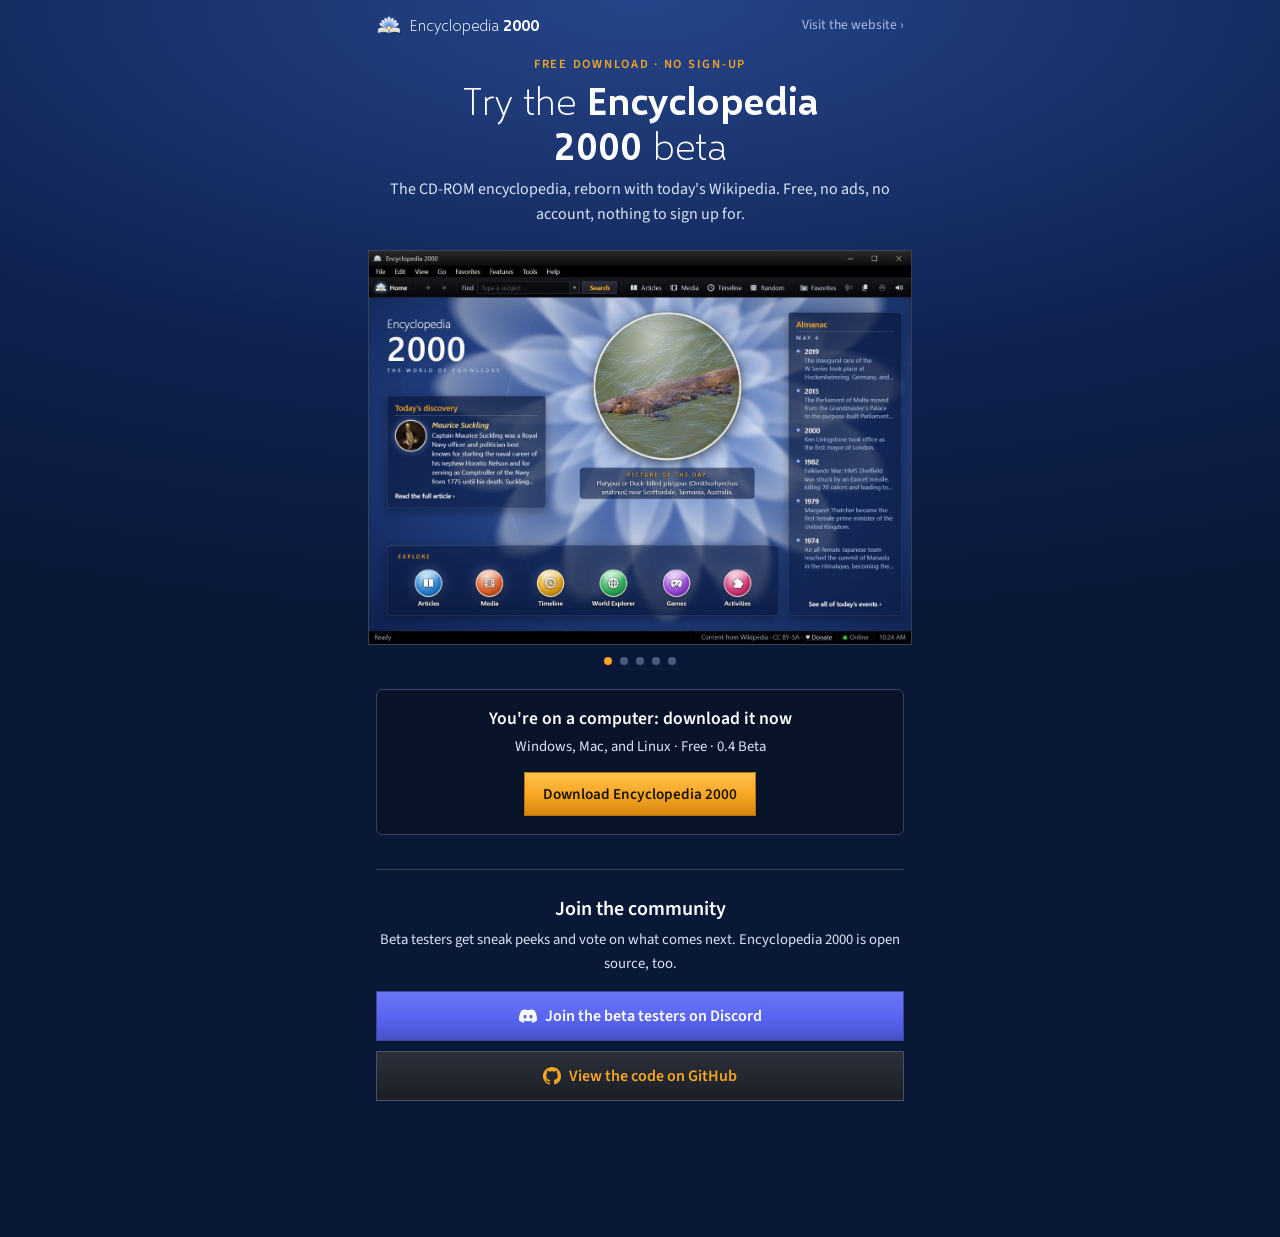
==== beta-signup/index.html @ b22f2375 "Beta sign-up: center the address box between the systems line and the OR divider" ====
<!doctype html>
<html lang="en">
<head>
<meta charset="utf-8">
<meta name="viewport" content="width=device-width, initial-scale=1">
<!-- The TikTok landing page: shared only from TikTok, not linked from the site, and kept out of search results.
     Built for phones: the screenshot and the sign-up come first. -->
<meta name="robots" content="noindex, nofollow">
<title>Join the Encyclopedia 2000 beta</title>
<meta name="description" content="Join the Encyclopedia 2000 beta: a free desktop encyclopedia for Windows, Mac, and Linux.">
<link rel="icon" href="../images/icon-small.svg" type="image/svg+xml">
<link rel="alternate icon" href="../favicon.ico">
<link rel="stylesheet" href="../site.css?v=10">
<style>
  body { background: radial-gradient(120% 50% at 50% 0%, #25458a, #0f2250 60%, #0a1838); min-height: 100vh; }
  .top { display: flex; align-items: center; justify-content: space-between; max-width: 560px; margin: 0 auto; padding: 12px 16px; }
  .top .brand { display: flex; align-items: center; gap: 8px; font: 300 1rem/1 var(--wordmark); color: #fff; text-decoration: none; }
  .top .brand img { width: 26px; height: 26px; }
  .top .brand b { font-weight: 600; }
  .top .site { font-size: .85rem; color: var(--sky); text-decoration: none; }
  .top .site:hover { color: var(--orange); }
  .join { max-width: 560px; margin: 0 auto; padding: 8px 16px 48px; text-align: center; }
  .join .kicker { font: 600 .78rem/1 var(--body); letter-spacing: .14em; text-transform: uppercase; color: var(--orange); }
  .join h1 { margin-top: 8px; font: 300 clamp(1.8rem, 7.5vw, 2.4rem)/1.15 var(--wordmark); color: #fff; }
  .join h1 b { font-weight: 600; }
  .join .sub { margin-top: 10px; font-size: 1rem; color: #dbe5f7; }
  /* Screenshots of the full app window, as wide as the phone allows; swipe for more. */
  .carousel { margin: 22px -8px 0; }
  .track { display: flex; overflow-x: auto; scroll-snap-type: x mandatory; scrollbar-width: none; gap: 12px; }
  .track::-webkit-scrollbar { display: none; }
  .track figure { flex: 0 0 100%; scroll-snap-align: center; scroll-snap-stop: always; margin: 0; }
  .track img { display: block; width: 100%; height: auto; border: 1px solid #3a4258; box-shadow: 0 8px 24px rgba(0, 0, 0, .4); }
  .dots { display: flex; justify-content: center; gap: 8px; margin-top: 12px; }
  .dots button { width: 8px; height: 8px; padding: 0; border: 0; border-radius: 50%; background: #4a5a80; cursor: pointer; }
  .dots button.on { background: var(--orange); }
  /* Community: Discord and GitHub */
  .community { margin-top: 34px; padding-top: 26px; border-top: 1px solid #3a4258; }
  .community h2 { font: 600 1.25rem/1.3 var(--body); color: #fff; }
  .community p { margin-top: 6px; font-size: .92rem; color: #dbe5f7; }
  .community .links { display: flex; flex-direction: column; gap: 10px; margin-top: 16px; }
  .community .btn { justify-content: center; padding-block: 13px; font-size: 1rem; }
  .community .btn.discord-btn { background: linear-gradient(#6a76f2, #5865f2 55%, #4752c4); border-color: #3c45a5; color: #fff; }
  .community .btn.discord-btn:hover { background: linear-gradient(#7c87f5, #6a76f2 55%, #5865f2); color: #fff; }
  .card { margin-top: 24px; padding: 18px; text-align: left; background: rgba(8, 14, 32, .6); border: 1px solid #3a4258; border-radius: 6px; }
  .card h2 { font: 600 1.1rem/1.3 var(--body); color: #fff; }
  .card p { margin-top: 4px; font-size: .92rem; color: #dbe5f7; }
  .card form { display: flex; flex-direction: column; gap: 10px; margin-top: 14px; }
  .card input[type=email] { width: 100%; padding: 12px 14px; border: 1px solid #4a5262; border-radius: 4px; background: #0b0d12; color: #fff; font: inherit; }
  .card input[type=email]:focus { outline: 2px solid var(--orange); outline-offset: 1px; }
  .card input[aria-invalid=true] { border-color: #ff8a7a; }
  .card .err { margin: -4px 0 0; font-size: .85rem; color: #ff9d8f; }
  .card .btn { justify-content: center; }
  .card p.os { margin-top: 6px; font: 600 .95rem/1 var(--body); letter-spacing: .02em; color: var(--sky); white-space: nowrap; }
  .card p.os span { margin-inline: 6px; color: #5d6d94; }
  .card label.opt { display: flex; gap: 8px; align-items: flex-start; font-size: .85rem; color: var(--sky); }
  .card label.opt input { margin-top: 3px; accent-color: var(--orange); }
  .card .fine { font-size: .76rem; color: #93a3c4; }
  .card .fine a { color: inherit; }
  .alt { margin-top: 16px; font-size: .95rem; color: #dbe5f7; }
  /* Phone: no sign-up needed. Get the link to your computer first; email is an optional extra. */
  .card .url { display: flex; align-items: center; justify-content: center; gap: 10px; margin: 24px 0 4px; padding: 10px 12px;
    font: 600 1.25rem/1.2 var(--body); color: var(--orange); background: rgba(255, 255, 255, .05); border: 1px dashed #4a5880; border-radius: 4px; }
  .card .url span { user-select: all; }
  .card .url button { flex: none; width: 36px; height: 36px; display: grid; place-items: center; padding: 0; cursor: pointer;
    background: rgba(255, 255, 255, .06); border: 1px solid #4a5880; border-radius: 4px; color: #dbe5f7; }
  .card .url button:hover { color: var(--orange); border-color: var(--orange); }
  .card .url button svg { width: 18px; height: 18px; fill: none; stroke: currentColor; stroke-width: 1.4; stroke-linejoin: round; }
  .card .done { margin-top: 8px; font-size: .85rem; color: #9fe0a8; }
  .card .done:empty { display: none; }
  .card .or { display: flex; align-items: center; gap: 12px; margin: 0 0 8px; font: 600 .78rem/1 var(--body); letter-spacing: .14em; color: #8f9dbd; }
  .card .or::before, .card .or::after { content: ""; flex: 1; height: 1px; background: #3a4258; }
  .card h2.mailh { font-size: 1rem; }
  .card p.hint { font-size: .85rem; color: #b9c6e0; }
  .alt b { color: var(--orange); }
  /* On a computer, offer the download right away instead of the email form. */
  .desk { display: none; }
  @media (min-width: 900px) and (pointer: fine) { .desk { display: block; } .phone { display: none; } }
  /* For testing: /beta-signup/?phone shows the phone version on a computer. */
  .force-phone .desk { display: none !important; } .force-phone .phone { display: block !important; }
</style>
</head>
<body>
<div class="top">
  <a class="brand" href="../index.html"><img src="../images/icon.svg" alt=""><span>Encyclopedia <b>2000</b></span></a>
  <a class="site" href="../index.html">Visit the website ›</a>
</div>
<main class="join">
  <p class="kicker">Free download · No sign-up</p>
  <h1>Try the <b>Encyclopedia 2000</b> beta</h1>
  <p class="sub">The CD-ROM encyclopedia, reborn with today's Wikipedia. Free, no ads, no account, nothing to sign up for.</p>
  <div class="carousel" aria-label="Screenshots">
    <div class="track">
      <figure><img src="../images/home.jpg" alt="The Home screen" width="1283" height="930" loading="eager"></figure>
      <figure><img src="../images/article.jpg" alt="Articles with videos, sounds, and pictures" width="1283" height="930" loading="lazy"></figure>
      <figure><img src="../images/world-explorer.jpg" alt="World Explorer" width="1283" height="930" loading="lazy"></figure>
      <figure><img src="../images/star-chart.jpg" alt="Star Chart, a trivia game" width="1283" height="930" loading="lazy"></figure>
      <figure><img src="../images/solar-system.jpg" alt="The Solar System activity" width="1283" height="930" loading="lazy"></figure>
    </div>
    <div class="dots"></div>
  </div>

  <div class="phone">
    <div class="card">
      <h2>Get it on your computer</h2>
      <p class="os">Windows <span>·</span> Mac <span>·</span> Linux</p>
      <div class="url"><span id="addr">encyclopedia2000.com</span><button type="button" id="copy" title="Copy the address" aria-label="Copy the address"><svg viewBox="0 0 16 16" aria-hidden="true"><rect x="5" y="5" width="8.5" height="9.5" rx="1.5"/><path d="M3 11V3.5A1.5 1.5 0 0 1 4.5 2H10"/></svg></button></div>
      <p class="done" id="done" aria-live="polite"></p>
      <div class="or" role="separator"><span>OR</span></div>
      <h2 class="mailh">Email yourself the link</h2>
      <p class="hint">Handy if you'll be on your computer later. You don't need to do this to download.</p>
      <!-- Sign-ups go to Kit (kit.com), which sends the download email. The number is the form ID from the form's
           HTML embed code in Kit. After a sign-up, Kit sends people to /beta-signup/thanks/ (set in the form's settings). -->
      <form action="https://app.kit.com/forms/10064508/subscriptions" method="post" novalidate>
        <input type="email" name="email_address" required placeholder="you@example.com" aria-label="Email address" autocomplete="email" aria-describedby="email-err">
        <p class="err" id="email-err" role="alert" hidden></p>
        <button class="btn" type="submit">Email me the link</button>
        <label class="opt"><input type="checkbox" name="fields[beta_news]" value="yes"> Send me beta news and sneak peeks</label>
        <p class="fine">We use your email only to send the link, plus beta news if you ask. If you don't ask for news, we delete your address within 90 days. For ages 13 and up. <a href="../privacy/index.html#signup">Privacy policy</a></p>
      </form>
    </div>
  </div>

  <div class="desk">
    <div class="card" style="text-align:center">
      <h2>You're on a computer: download it now</h2>
      <p>Windows, Mac, and Linux · Free · 0.4 Beta</p>
      <p style="margin-top:14px"><a class="btn primary" href="../index.html#download">Download Encyclopedia 2000</a></p>
    </div>
  </div>

  <section class="community">
    <h2>Join the community</h2>
    <p>Beta testers get sneak peeks and vote on what comes next. Encyclopedia 2000 is open source, too.</p>
    <div class="links">
      <a class="btn discord-btn" href="https://discord.encyclopedia2000.com"><svg class="gh" viewBox="0 0 24 24" aria-hidden="true"><path d="M20.317 4.3698a19.7913 19.7913 0 00-4.8851-1.5152.0741.0741 0 00-.0785.0371c-.211.3753-.4447.8648-.6083 1.2495-1.8447-.2762-3.68-.2762-5.4868 0-.1636-.3933-.4058-.8742-.6177-1.2495a.077.077 0 00-.0785-.037 19.7363 19.7363 0 00-4.8852 1.515.0699.0699 0 00-.0321.0277C.5334 9.0458-.319 13.5799.0992 18.0578a.0824.0824 0 00.0312.0561c2.0528 1.5076 4.0413 2.4228 5.9929 3.0294a.0777.0777 0 00.0842-.0276c.4616-.6304.8731-1.2952 1.226-1.9942a.076.076 0 00-.0416-.1057c-.6528-.2476-1.2743-.5495-1.8722-.8923a.077.077 0 01-.0076-.1277c.1258-.0943.2517-.1923.3718-.2914a.0743.0743 0 01.0776-.0105c3.9278 1.7933 8.18 1.7933 12.0614 0a.0739.0739 0 01.0785.0095c.1202.099.246.1981.3728.2924a.077.077 0 01-.0066.1276 12.2986 12.2986 0 01-1.873.8914.0766.0766 0 00-.0407.1067c.3604.698.7719 1.3628 1.225 1.9932a.076.076 0 00.0842.0286c1.961-.6067 3.9495-1.5219 6.0023-3.0294a.077.077 0 00.0313-.0552c.5004-5.177-.8382-9.6739-3.5485-13.6604a.061.061 0 00-.0312-.0286zM8.02 15.3312c-1.1825 0-2.1569-1.0857-2.1569-2.419 0-1.3332.9555-2.4189 2.157-2.4189 1.2108 0 2.1757 1.0952 2.1568 2.419 0 1.3332-.9555 2.4189-2.1569 2.4189zm7.9748 0c-1.1825 0-2.1569-1.0857-2.1569-2.419 0-1.3332.9554-2.4189 2.1569-2.4189 1.2108 0 2.1757 1.0952 2.1568 2.419 0 1.3332-.946 2.4189-2.1568 2.4189Z"/></svg>Join the beta testers on Discord</a>
      <a class="btn" href="https://github.com/sburton0/encyclopedia-2000"><svg class="gh" viewBox="0 0 16 16" aria-hidden="true"><path d="M8 0C3.58 0 0 3.58 0 8c0 3.54 2.29 6.53 5.47 7.59.4.07.55-.17.55-.38 0-.19-.01-.82-.01-1.49-2.01.37-2.53-.49-2.69-.94-.09-.23-.48-.94-.82-1.13-.28-.15-.68-.52-.01-.53.63-.01 1.08.58 1.23.82.72 1.21 1.87.87 2.33.66.07-.52.28-.87.51-1.07-1.78-.2-3.64-.89-3.64-3.95 0-.87.31-1.59.82-2.15-.08-.2-.36-1.02.08-2.12 0 0 .67-.21 2.2.82.64-.18 1.32-.27 2-.27.68 0 1.36.09 2 .27 1.53-1.04 2.2-.82 2.2-.82.44 1.1.16 1.92.08 2.12.51.56.82 1.27.82 2.15 0 3.07-1.87 3.75-3.65 3.95.29.25.54.73.54 1.48 0 1.07-.01 1.93-.01 2.2 0 .21.15.46.55.38A8.013 8.013 0 0 0 16 8c0-4.42-3.58-8-8-8z"/></svg>View the code on GitHub</a>
    </div>
  </section>
</main>
<script>
  if (/[?&]phone/.test(location.search)) document.documentElement.classList.add('force-phone');
  // Dots under the screenshots: show which one is in view, and jump to one when tapped.
  const track = document.querySelector('.track'), dots = document.querySelector('.dots');
  const figs = [...track.children];
  figs.forEach((f, i) => { const b = document.createElement('button'); b.setAttribute('aria-label', 'Screenshot ' + (i + 1)); b.onclick = () => track.scrollTo({ left: f.offsetLeft - track.offsetLeft, behavior: 'smooth' }); dots.append(b); });
  const mark = () => { const i = Math.round(track.scrollLeft / (track.clientWidth + 12)); [...dots.children].forEach((d, j) => d.classList.toggle('on', i === j)); };
  track.addEventListener('scroll', mark, { passive: true }); mark();
  // Check the address before sending it to Kit: something@, then a domain with a dot and an ending (gmail.com).
  const form = document.querySelector('.card form'), email = form.elements.email_address, err = document.getElementById('email-err');
  const showErr = (msg) => { err.textContent = msg; err.hidden = !msg; email.setAttribute('aria-invalid', msg ? 'true' : 'false'); };
  form.addEventListener('submit', (e) => {
    email.value = email.value.trim();
    const msg = !email.value ? 'Please enter your email address.'
      : /^[^\s@]+@([a-z0-9-]+\.)+[a-z]{2,}$/i.test(email.value) ? '' : 'Please enter a valid email address.';
    showErr(msg);
    if (msg) { e.preventDefault(); email.focus(); }
  });
  email.addEventListener('input', () => { if (!err.hidden) showErr(''); });
  // The copy button by the address. Some in-app browsers block copying; then select the address to copy by hand.
  const LINK = 'https://encyclopedia2000.com/', done = document.getElementById('done');
  document.getElementById('copy').onclick = async () => {
    try { await navigator.clipboard.writeText(LINK); done.textContent = 'Copied. Paste it into a note or message to yourself.'; }
    catch { getSelection().selectAllChildren(document.getElementById('addr')); done.textContent = 'Press and hold to copy the address.'; }
  };
</script>
</body>
</html>
---- site.css ----
/* encyclopedia2000.com: the app's own night-blue world, deliberately dark-only.
   Home page: a centered hero with the real Home screen, alternating feature rows, an activities grid,
   a Wikipedia credit, a "software box" download panel, and an FAQ. Privacy and Press pages share the header and footer. */
@import url('fonts/fonts.css');
:root {
  --ink-0: #071330;      /* deepest background */
  --ink-1: #0f2250;      /* page background */
  --ink-2: #1c3566;      /* raised panels */
  --ink-3: #25458a;      /* panel edges, highlights */
  --sky: #aac0e6;        /* secondary text */
  --paper: #eef3fc;      /* primary text */
  --orange: #f5a623;     /* the app's accent */
  --gold: #ffd27a;       /* hover accent */
  --edge: rgba(160, 190, 255, .28);
  --display: "Sora", "Segoe UI", system-ui, sans-serif;
  --body: "Source Sans 3", "Segoe UI", system-ui, sans-serif;
  --wordmark: "Segoe UI", "Selawik", system-ui, sans-serif; /* the app's own wordmark font */
  --wrap: 1120px;
  color-scheme: dark;
}
* { box-sizing: border-box; }
html { scroll-behavior: smooth; }
@media (prefers-reduced-motion: reduce) { html { scroll-behavior: auto; } *, *::before, *::after { animation: none !important; transition: none !important; } }
html, body { margin: 0; }
body { background: var(--ink-1); color: var(--paper); font: 400 1.0625rem/1.6 var(--body); }
a { color: var(--gold); }
a:hover { color: #fff; }
:focus-visible { outline: 2px solid var(--orange); outline-offset: 3px; }
h1, h2, h3 { font-family: var(--display); text-wrap: balance; margin: 0; }
p { margin: 0; }
.wrap { width: 100%; max-width: var(--wrap); margin-inline: auto; padding-inline: 20px; }

/* ---------- header ---------- */
header { position: sticky; top: env(safe-area-inset-top, 0px); z-index: 10; background: rgba(5, 10, 24, .86); backdrop-filter: blur(8px); border-bottom: 1px solid rgba(255, 255, 255, .08); }
header .wrap { display: flex; align-items: center; gap: 24px; height: 58px; }
.brand { display: flex; align-items: center; gap: 10px; color: #fff; text-decoration: none; font: 300 1.1rem var(--wordmark); white-space: nowrap; }
.brand img { width: 30px; height: 30px; }
.brand b { font-weight: 600; }
nav { display: flex; gap: 22px; margin-left: auto; }
@media (max-width: 1060px) { header nav { gap: 16px; } }
nav a { color: var(--sky); text-decoration: none; font-weight: 600; font-size: .95rem; }
nav a:hover { color: #fff; }
.btn { display: inline-flex; align-items: center; gap: 8px; padding: 10px 18px; border: 1px solid #4a5262; background: linear-gradient(#2b303a, #1b1e25);
       color: var(--orange); font: 600 .95rem var(--body); text-decoration: none; white-space: nowrap; cursor: pointer; }
.btn:hover { border-color: var(--orange); background: #333a48; color: var(--orange); }
.btn.primary { background: linear-gradient(#ffc14d, #f5a623 55%, #d4860f); color: #1a1406; border-color: #b8740b; }
.btn.primary:hover { background: linear-gradient(#ffd27a, #ffb52e 55%, #e0920f); color: #1a1406; }
.btn small { font-weight: 400; opacity: .75; }
.btn .gh, .ghlink .gh { width: 18px; height: 18px; fill: currentColor; flex: none; }
.ghlink { display: inline-flex; align-items: center; gap: 6px; }
.hero .lede { font-size: clamp(1.25rem, 3vw, 1.5rem); color: #eef3fc; }
header .btn { padding: 7px 14px; }
@media (max-width: 900px) { header nav { display: none; } header .btn { margin-left: auto; } }

/* ---------- hero ---------- */
.hero { position: relative; overflow: hidden; padding-block: 72px 0; text-align: center;
        background: radial-gradient(ellipse 60% 55% at 50% 30%, #4f78c4 0%, #25458a 45%, transparent 80%), var(--ink-1); }
.hero::before { /* the bloom, drawn with soft petals behind the wordmark */
  content: ""; position: absolute; left: 50%; top: -120px; width: 900px; height: 900px; translate: -50% 0; pointer-events: none; opacity: .32;
  background: repeating-conic-gradient(from 0deg, rgba(220, 232, 255, .55) 0deg 7deg, transparent 7deg 22.5deg);
  -webkit-mask-image: radial-gradient(circle, #000 0, rgba(0, 0, 0, .7) 28%, transparent 62%); mask-image: radial-gradient(circle, #000 0, rgba(0, 0, 0, .7) 28%, transparent 62%);
  filter: blur(6px); animation: turn 120s linear infinite; }
@keyframes turn { to { rotate: 360deg; } }
.hero .wrap { position: relative; }
.mark { width: 84px; height: 84px; margin: 0 auto 18px; filter: drop-shadow(0 0 18px rgba(190, 215, 255, .8)); }
.hero h1 { line-height: 1; font-family: var(--wordmark); }
.hero h1 .e { display: block; font-weight: 300; font-size: clamp(1.7rem, 4vw, 2.5rem); letter-spacing: .03em; }
.hero h1 .y { display: block; font-weight: 600; font-size: clamp(4.2rem, 13vw, 8.5rem); letter-spacing: .06em; text-shadow: 0 4px 30px rgba(5, 15, 45, .7); }
.tag { margin-top: 10px; font: 600 .78rem var(--wordmark); letter-spacing: .5em; color: var(--sky); text-transform: uppercase; }
.lede { max-width: 38em; margin: 26px auto 0; font-size: 1.2rem; color: #dbe5f7; }
.ctas { display: flex; flex-wrap: wrap; justify-content: center; gap: 12px; margin-top: 30px; }
.meta { margin-top: 14px; font-size: .9rem; color: var(--sky); }
.frame { max-width: 1000px; margin: 54px auto 0; border: 1px solid #3a4258; border-bottom: 0; background: #0b0d12;
         box-shadow: 0 -10px 60px rgba(79, 120, 196, .35), 0 30px 80px rgba(0, 0, 0, .6); }
.frame img { display: block; width: 100%; height: auto; }

/* ---------- sections ---------- */
section { padding-block: 88px; }
.head { max-width: 44em; margin-bottom: 44px; }
.head h2 { font-weight: 300; font-size: clamp(1.9rem, 4vw, 2.6rem); line-height: 1.15; margin-top: 8px; }
.head p { margin-top: 14px; color: var(--sky); font-size: 1.1rem; }

/* Feature rows: picture and words side by side, alternating */
.features { background: linear-gradient(var(--ink-0), var(--ink-1) 30%); }
.row { display: grid; grid-template-columns: 1.35fr 1fr; gap: 48px; align-items: center; }
.row + .row { margin-top: 80px; }
.row.flip { grid-template-columns: 1fr 1.35fr; }
.row.flip .shot { order: 2; }
.row > div { min-width: 0; }
.shot { display: block; padding: 0; border: 1px solid var(--edge); background: #000; cursor: zoom-in; box-shadow: 0 18px 50px rgba(0, 0, 0, .5); }
.shot img { display: block; width: 100%; height: auto; }
.row h3 { font-weight: 300; font-size: 1.85rem; margin-top: 6px; }
.row p { margin-top: 12px; color: #d6e1f5; }
.row ul { margin: 16px 0 0; padding: 0; list-style: none; display: grid; gap: 8px; }
.row li { position: relative; padding-left: 22px; color: var(--sky); }
.row li::before { content: ""; position: absolute; left: 4px; top: .62em; width: 7px; height: 7px; rotate: 45deg; background: #7fa6ff; }
@media (max-width: 820px) { .row, .row.flip { grid-template-columns: 1fr; gap: 22px; } .row.flip .shot { order: 0; } }

/* Activities grid */
.grid { display: grid; grid-template-columns: repeat(3, 1fr); gap: 22px; }
@media (max-width: 900px) { .grid { grid-template-columns: repeat(2, 1fr); } }
@media (max-width: 560px) { .grid { grid-template-columns: 1fr; } }
.card { display: flex; flex-direction: column; border: 1px solid var(--edge); background: linear-gradient(rgba(37, 69, 138, .45), rgba(15, 34, 80, .6)); }
.card .shot { border: 0; border-bottom: 1px solid var(--edge); box-shadow: none; }
.card div { padding: 16px 18px 20px; }
.card h3 { font-weight: 600; font-size: 1.05rem; }
.card p { margin-top: 6px; color: var(--sky); font-size: .97rem; }

/* Wikipedia */
.wiki { background: var(--ink-0); }
.wiki .wrap { display: grid; grid-template-columns: 1fr 1fr; gap: 56px; align-items: start; }
.wiki .wrap > div { min-width: 0; }
.wiki h2 { font-weight: 300; font-size: clamp(1.9rem, 4vw, 2.6rem); line-height: 1.15; margin-top: 8px; }
.wiki p + p { margin-top: 14px; }
.wiki .copy p { color: #d6e1f5; }
.facts { border-top: 1px solid var(--edge); }
.facts div { display: flex; justify-content: space-between; gap: 18px; padding: 14px 0; border-bottom: 1px solid var(--edge); }
.facts dt { color: var(--sky); }
.facts dd { margin: 0; text-align: right; font-weight: 600; font-variant-numeric: tabular-nums; }
.wiki .btn { margin-top: 26px; }
@media (max-width: 820px) { .wiki .wrap { grid-template-columns: 1fr; gap: 32px; } }

/* Download: a software-box style panel */
.box { display: grid; grid-template-columns: 1.2fr 1fr; border: 1px solid #4f78c4; background: linear-gradient(135deg, #25458a, #0f2250 70%); box-shadow: 0 24px 70px rgba(0, 0, 0, .5); }
.box > div { min-width: 0; padding: 40px; }
.box h2 { font-weight: 300; font-size: clamp(1.9rem, 4vw, 2.5rem); line-height: 1.15; margin-top: 8px; }
.box p { margin-top: 14px; color: #d6e1f5; }
.box .ctas { justify-content: flex-start; }
.soon { display: inline-block; margin-left: 4px; padding: 1px 7px; background: rgba(245, 166, 35, .2); border: 1px solid var(--orange); color: var(--gold); font: 600 .72rem var(--body); letter-spacing: .08em; text-transform: uppercase; vertical-align: 2px; }
.req { background: rgba(5, 12, 30, .55); border-left: 1px solid var(--edge); }
.req h3 { font: 600 .72rem var(--display); letter-spacing: .28em; text-transform: uppercase; color: var(--orange); }
.req dl { margin: 14px 0 0; }
.req dl div { padding: 10px 0; border-bottom: 1px solid rgba(160, 190, 255, .16); }
.req dt { font-size: .85rem; color: var(--sky); }
.req dd { margin: 2px 0 0; }
@media (max-width: 820px) { .box { grid-template-columns: 1fr; } .box > div { padding: 28px 22px; } .req { border-left: 0; border-top: 1px solid var(--edge); } }

/* FAQ */
.faq { max-width: 52em; }
details { border-bottom: 1px solid var(--edge); }
summary { padding: 18px 0; font: 600 1.08rem var(--body); cursor: pointer; list-style: none; display: flex; justify-content: space-between; gap: 16px; }
summary::-webkit-details-marker { display: none; }
summary::after { content: "+"; color: var(--orange); font: 300 1.4rem/1 var(--display); }
details[open] summary::after { content: "−"; }
details p { padding-bottom: 18px; color: var(--sky); max-width: 44em; }

footer { padding-block: 40px; border-top: 1px solid rgba(255, 255, 255, .08); background: #050a18; color: var(--sky); font-size: .9rem; }
footer .wrap { display: flex; flex-wrap: wrap; gap: 10px 28px; justify-content: space-between; }
footer p + p { margin-top: 6px; }

/* Lightbox */
dialog { max-width: min(1280px, 94vw); padding: 0; border: 1px solid #4f78c4; background: #000; }
dialog::backdrop { background: rgba(3, 8, 22, .85); }
dialog img { display: block; max-width: 100%; max-height: 82vh; height: auto; }
dialog p { padding: 10px 14px; background: #0b0d12; color: var(--sky); font-size: .95rem; }
dialog button { position: absolute; top: 8px; right: 8px; width: 34px; height: 34px; border: 1px solid #4a5262; background: rgba(11, 13, 18, .85); color: #fff; font: 1.2rem/1 var(--body); cursor: pointer; }

/* Download choices */
.box h2.big { font-weight: 600; font-size: clamp(2.2rem, 5vw, 3rem); margin-top: 0; }
.box .sub { margin-top: 6px; color: var(--sky); }
.dl { display: grid; gap: 12px; margin-top: 26px; }
.dl[hidden] { display: none; }
.os-tabs ~ .dl { margin-top: 14px; }
.os-tabs { display: inline-flex; margin-top: 22px; border: 1px solid var(--edge); }
.os-tabs button { padding: 7px 18px; border: 0; background: none; color: var(--sky); font: 600 .9rem var(--body); cursor: pointer; }
.os-tabs button + button { border-left: 1px solid var(--edge); }
.os-tabs button[aria-selected="true"] { background: rgba(245, 166, 35, .18); color: #fff; box-shadow: inset 0 -2px 0 var(--orange); }
.os-tabs button:hover { color: #fff; }
.dl .note { margin-top: 2px; font-size: .9rem; }
.dl code { font-size: .82rem; overflow-wrap: anywhere; }
.dl a, .dl button { display: flex; align-items: center; gap: 14px; padding: 14px 18px; text-decoration: none; }
.dl a svg, .dl button svg { flex: none; width: 22px; height: 22px; fill: currentColor; }
.dl a b, .dl button b { display: block; font-size: 1.1rem; }
.dl a span, .dl button span { display: block; font-size: .9rem; opacity: .8; }
.dl .btn { white-space: normal; text-align: left; font: 600 .95rem var(--body); width: 100%; }
/* Phones and tablets see the "send to yourself" panel; PCs see the download buttons. */
.on-phone { display: none; }
.phone .on-phone { display: block; }
.phone span.on-phone { display: inline; }
.phone .on-pc { display: none; }
.topc > p:first-child { margin-top: 22px; color: #eef3fc; }
.topc .dl { margin-top: 16px; }
.choices { display: grid; gap: 10px; margin-top: 22px; }
.choice { display: flex; gap: 14px; align-items: center; padding: 14px 16px; border: 1px solid var(--edge); background: rgba(5, 12, 30, .35); color: var(--paper); text-decoration: none; }
.choice:hover { border-color: var(--orange); background: rgba(245, 166, 35, .1); color: var(--paper); }
.choice b { display: block; font-size: 1.05rem; color: var(--gold); }
.choice span { display: block; font-size: .93rem; color: var(--sky); }
.choice i { flex: none; font-style: normal; font: 600 .7rem var(--display); letter-spacing: .14em; text-transform: uppercase; padding: 3px 7px; border: 1px solid var(--orange); color: var(--gold); }
.note { margin-top: 16px; font-size: .93rem; color: var(--sky); }

/* Roadmap */
.plans { display: grid; grid-template-columns: repeat(auto-fit, minmax(230px, 1fr)); gap: 18px; }
.plans div { padding: 18px 20px; border-left: 3px solid var(--orange); background: rgba(5, 12, 30, .3); }
.plans h3 { font-weight: 600; font-size: 1rem; }
.plans p { margin-top: 6px; color: var(--sky); font-size: .97rem; }

/* Footer links */
footer nav { margin: 0; flex-wrap: wrap; gap: 6px 20px; }
footer nav a { font-weight: 400; }

/* Text pages (privacy, press) */
.doc { padding-block: 64px 88px; }
.doc .wrap { max-width: 820px; }
.doc h1 { font-weight: 300; font-size: clamp(2rem, 5vw, 2.8rem); line-height: 1.15; margin-top: 8px; }
.doc .lead { margin-top: 10px; color: var(--sky); }
.doc h2 { font-weight: 600; font-size: 1.25rem; margin-top: 40px; color: var(--gold); }
.doc p, .doc ul { margin-top: 12px; color: #d6e1f5; }
.doc li + li { margin-top: 6px; }
.doc code { font: .92em Consolas, monospace; padding: 1px 5px; background: rgba(0, 0, 0, .3); border: 1px solid var(--edge); }
.table { overflow-x: auto; margin-top: 14px; }
.table table { width: 100%; border-collapse: collapse; font-size: .97rem; }
.table th, .table td { padding: 10px 12px; text-align: left; vertical-align: top; border-bottom: 1px solid var(--edge); }
.table th { color: var(--sky); font-weight: 600; }
.assets { display: grid; grid-template-columns: repeat(auto-fill, minmax(220px, 1fr)); gap: 16px; margin-top: 16px; }
.assets a { display: block; border: 1px solid var(--edge); background: rgba(5, 12, 30, .35); color: var(--sky); text-decoration: none; font-size: .9rem; }
.assets a:hover { border-color: var(--orange); color: #fff; }
.assets img { display: block; width: 100%; height: auto; aspect-ratio: 1283 / 930; object-fit: cover; background: #000; }
.assets .logo img { aspect-ratio: 1; object-fit: contain; padding: 22px; background: radial-gradient(circle, #25458a, #0f2250 70%); }
.assets span { display: block; padding: 8px 10px; }
.copybox { margin-top: 12px; padding: 14px 16px; border: 1px solid var(--edge); background: rgba(5, 12, 30, .35); color: #d6e1f5; }

/* Streamlined layout (2026-10): single-column Wikipedia and Download sections, and a one-line "coming next". */
.wiki.single .wrap { display: block; max-width: 760px; text-align: center; }
.wiki.single .copy .btn { margin-top: 22px; }
.box.single { grid-template-columns: 1fr; max-width: 760px; margin-inline: auto; }
#next { padding-block: 40px; }
.next-line { text-align: center; color: var(--sky); font-size: 1.05rem; }
.next-line a { color: #fff; }
/* Phones: tighter spacing between sections and feature rows. */
@media (max-width: 820px) {
  section { padding-block: 44px; }
  .head { margin-bottom: 24px; }
  .row + .row { margin-top: 44px; }
  .row { gap: 16px; }
  #next { padding-block: 28px; }
}
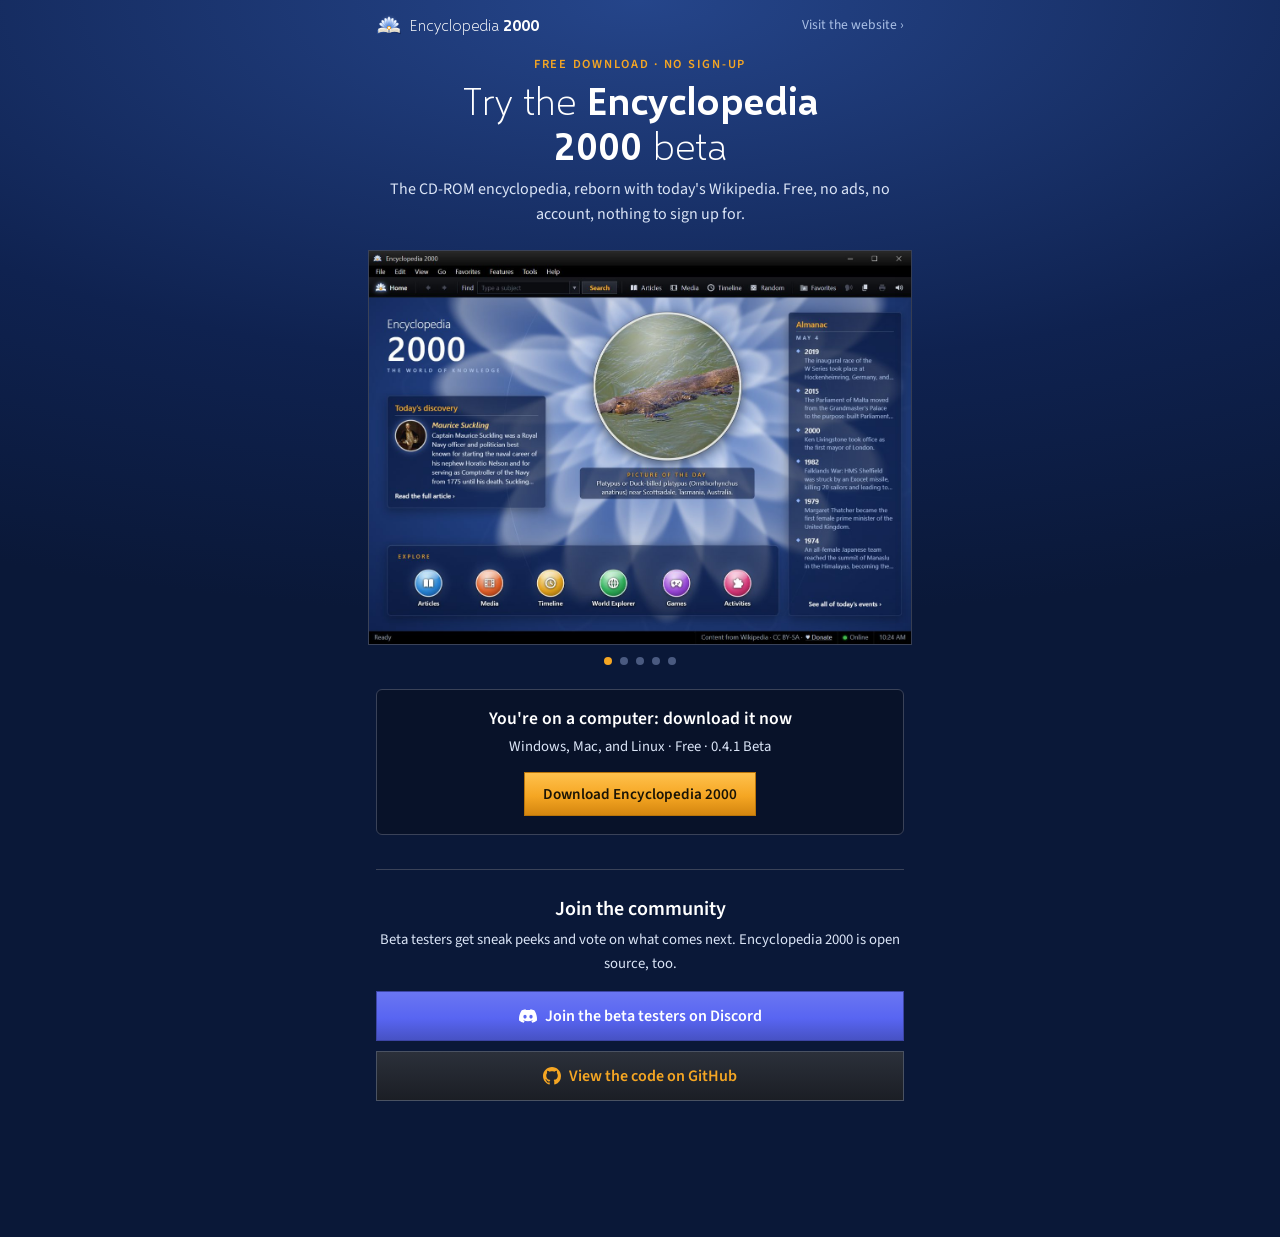
==== commit 350dabfe: "Downloads: version 0.4.1 Beta" ====
--- a/beta-signup/index.html
+++ b/beta-signup/index.html
@@ -123,7 +123,7 @@
   <div class="desk">
     <div class="card" style="text-align:center">
       <h2>You're on a computer: download it now</h2>
-      <p>Windows, Mac, and Linux · Free · 0.4 Beta</p>
+      <p>Windows, Mac, and Linux · Free · 0.4.1 Beta</p>
       <p style="margin-top:14px"><a class="btn primary" href="../index.html#download">Download Encyclopedia 2000</a></p>
     </div>
   </div>
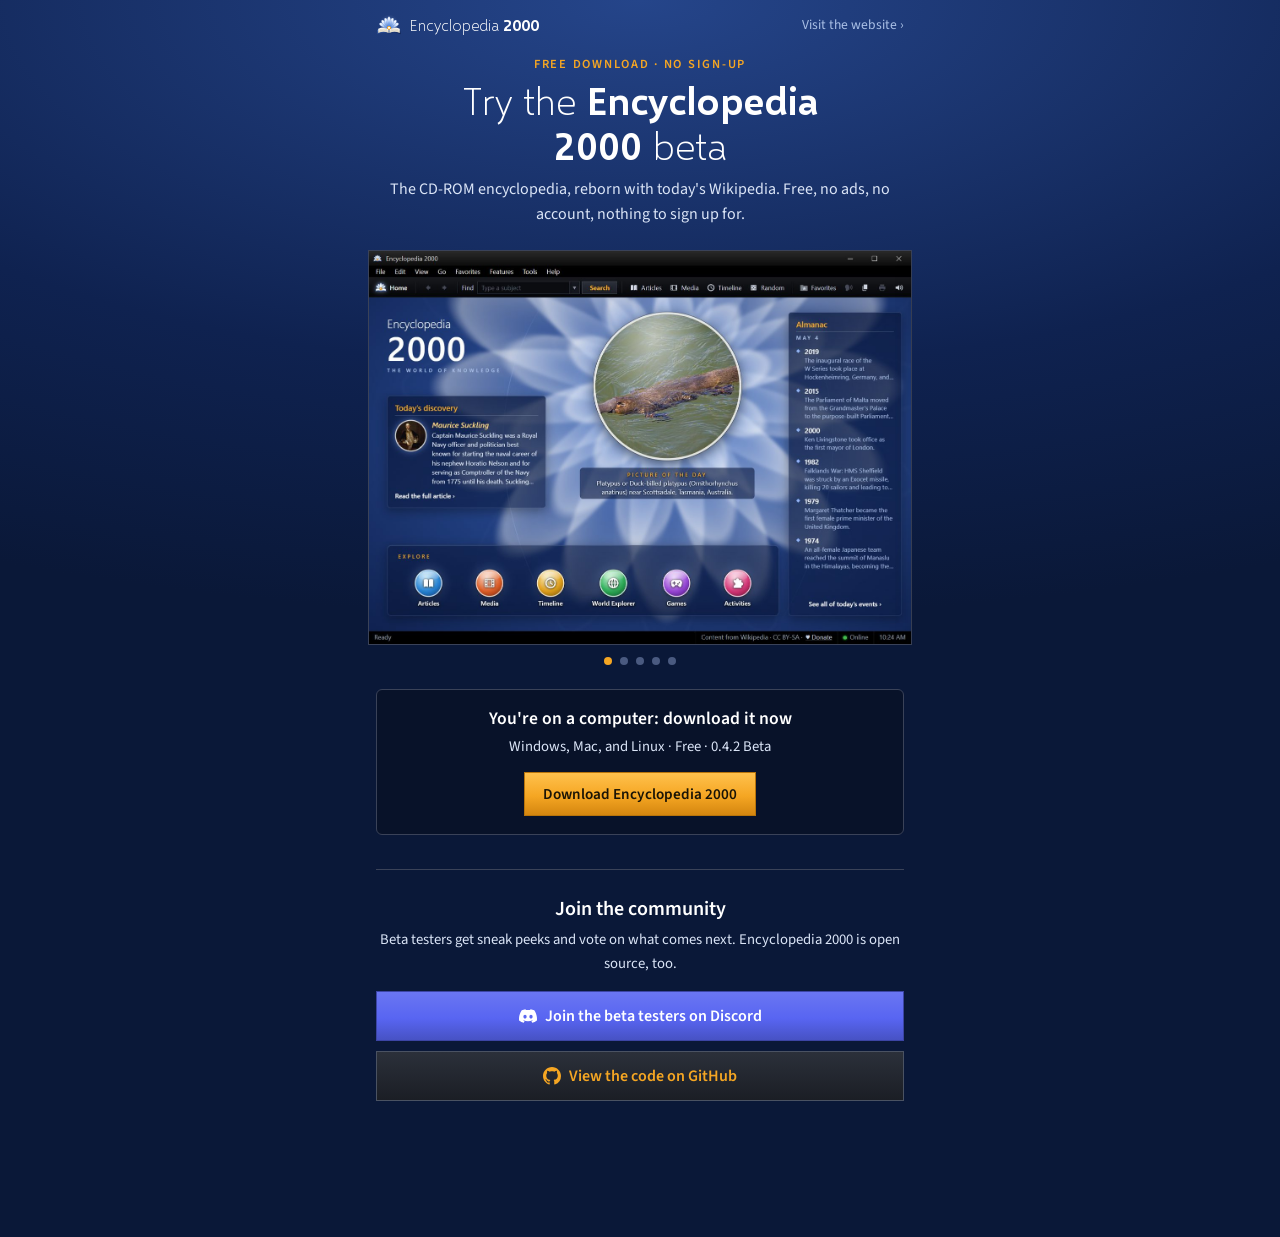
==== commit 79546fc1: "Downloads: version 0.4.2 Beta" ====
--- a/beta-signup/index.html
+++ b/beta-signup/index.html
@@ -123,7 +123,7 @@
   <div class="desk">
     <div class="card" style="text-align:center">
       <h2>You're on a computer: download it now</h2>
-      <p>Windows, Mac, and Linux · Free · 0.4.1 Beta</p>
+      <p>Windows, Mac, and Linux · Free · 0.4.2 Beta</p>
       <p style="margin-top:14px"><a class="btn primary" href="../index.html#download">Download Encyclopedia 2000</a></p>
     </div>
   </div>
--- a/site.css
+++ b/site.css
@@ -179,6 +179,11 @@
 .phone .on-phone { display: block; }
 .phone span.on-phone { display: inline; }
 .phone .on-pc { display: none; }
+.phone.show-dl .on-pc { display: block; }
+.phone.show-dl .more-dl { display: none; }
+.more-dl { display: inline-block; margin-top: 16px; padding: 4px 0; border: 0; background: none; color: var(--sky); font: .93rem var(--body); text-decoration: underline; text-underline-offset: 3px; cursor: pointer; }
+.more-dl:hover { color: var(--gold); }
+.phone-warn { margin: 22px 0 12px; }
 .topc > p:first-child { margin-top: 22px; color: #eef3fc; }
 .topc .dl { margin-top: 16px; }
 .choices { display: grid; gap: 10px; margin-top: 22px; }
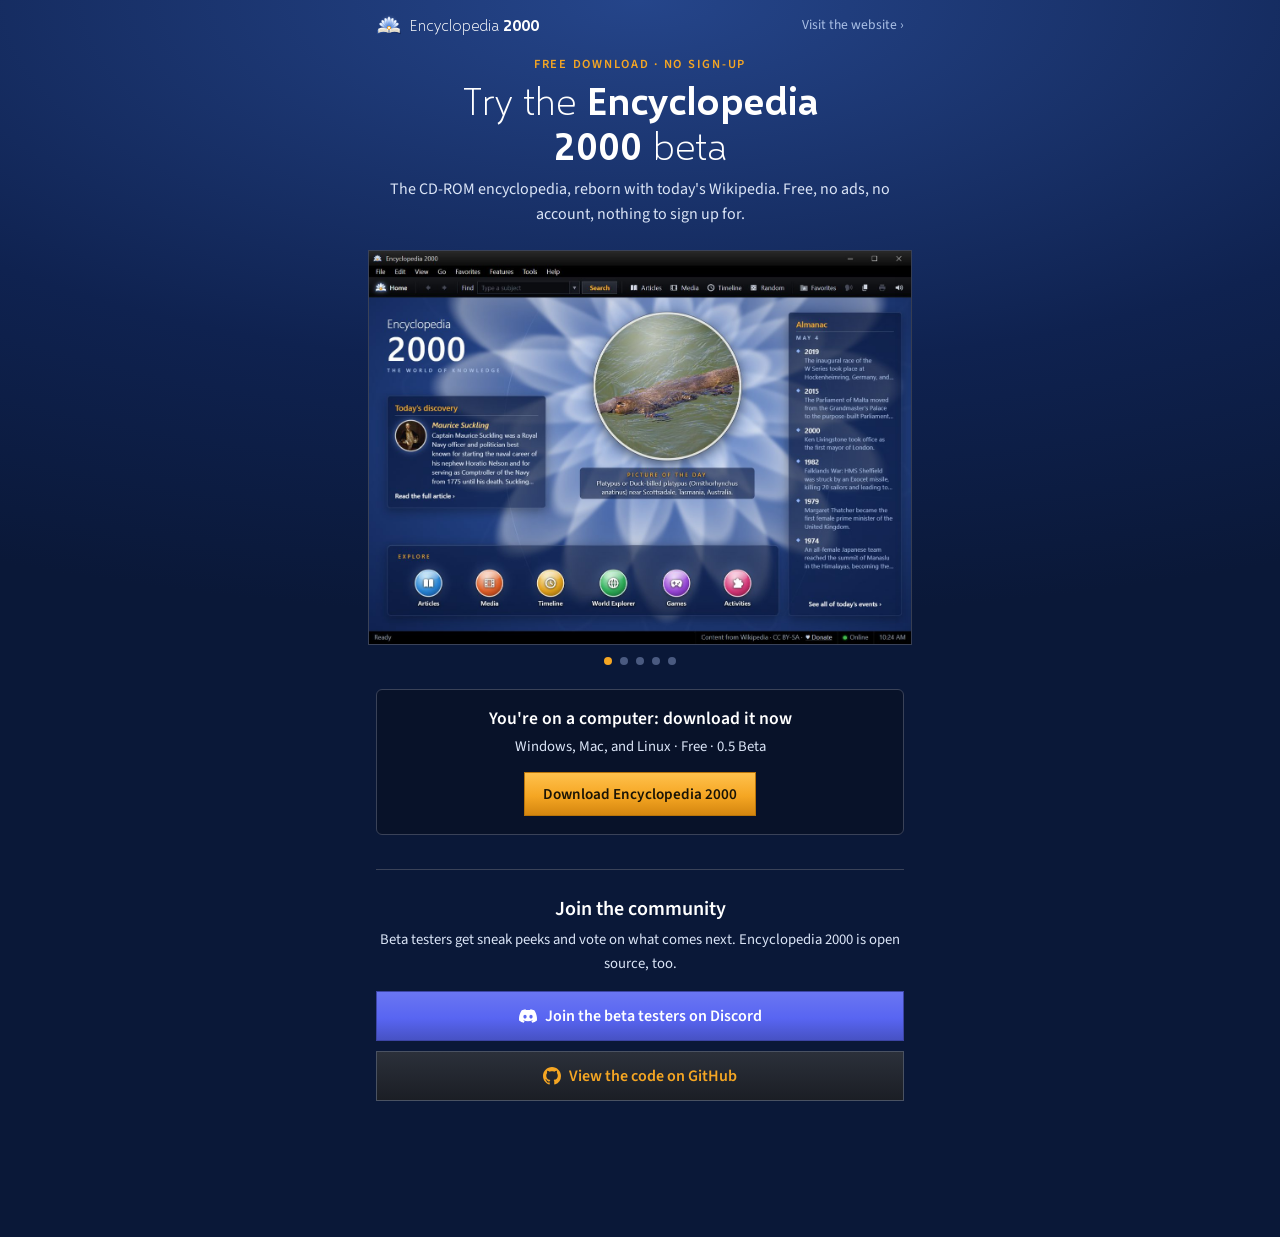
==== commit ed6652d6: "0.5: the offline library in the features, 0.5 download links, privacy page, SmartScreen answer, Comi" ====
--- a/beta-signup/index.html
+++ b/beta-signup/index.html
@@ -123,7 +123,7 @@
   <div class="desk">
     <div class="card" style="text-align:center">
       <h2>You're on a computer: download it now</h2>
-      <p>Windows, Mac, and Linux · Free · 0.4.2 Beta</p>
+      <p>Windows, Mac, and Linux · Free · 0.5 Beta</p>
       <p style="margin-top:14px"><a class="btn primary" href="../index.html#download">Download Encyclopedia 2000</a></p>
     </div>
   </div>
--- a/site.css
+++ b/site.css
@@ -192,6 +192,7 @@
 .choice b { display: block; font-size: 1.05rem; color: var(--gold); }
 .choice span { display: block; font-size: .93rem; color: var(--sky); }
 .choice i { flex: none; font-style: normal; font: 600 .7rem var(--display); letter-spacing: .14em; text-transform: uppercase; padding: 3px 7px; border: 1px solid var(--orange); color: var(--gold); }
+.features h3 .new { font: 600 .68rem var(--display); letter-spacing: .14em; text-transform: uppercase; padding: 2px 7px; margin-left: 8px; border: 1px solid var(--orange); color: var(--gold); vertical-align: 3px; }
 .note { margin-top: 16px; font-size: .93rem; color: var(--sky); }
 
 /* Roadmap */
